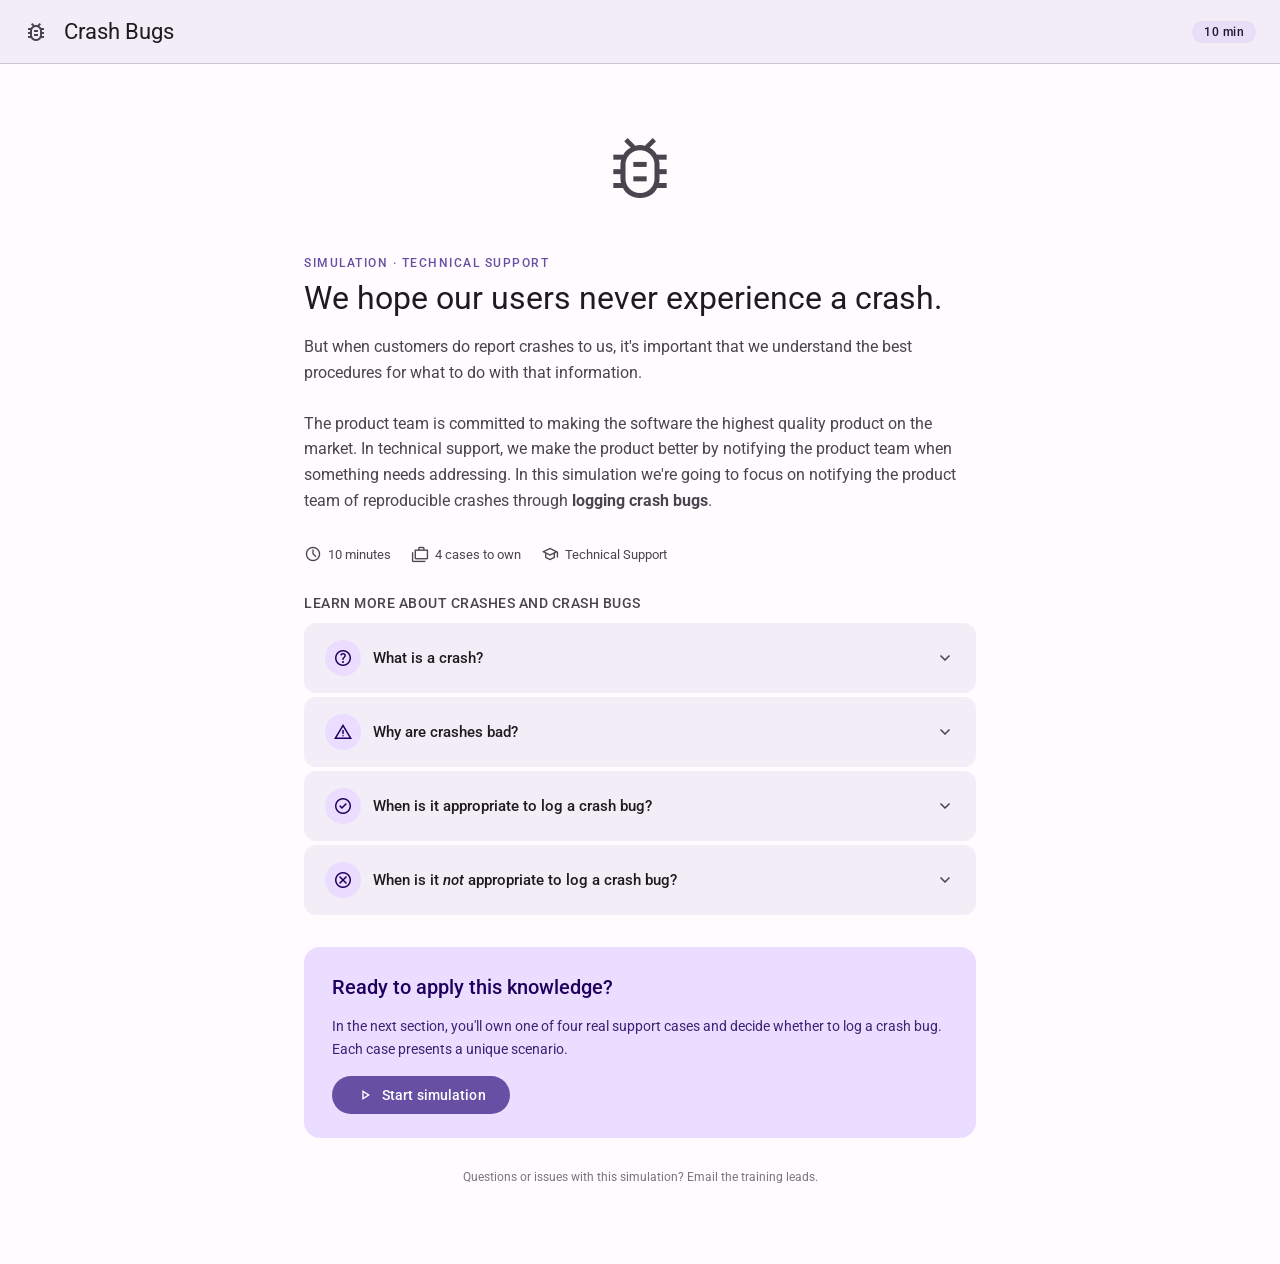
==== index.html @ b47fe047 "file cleanup" ====
<!DOCTYPE html>
<html lang="en">
<head>
<meta charset="utf-8">
<meta name="viewport" content="width=device-width, initial-scale=1">
<title>Crash Bugs – Intro</title>
<link href="https://fonts.googleapis.com/css2?family=Roboto:wght@300;400;500;700&family=Roboto+Mono&display=swap" rel="stylesheet">
<link href="https://fonts.googleapis.com/css2?family=Material+Symbols+Outlined:opsz,wght,FILL,GRAD@24,400,0,0" rel="stylesheet">
<link rel="stylesheet" href="styles.css">
</head>
<body class="m3-page">

<!-- Top App Bar -->
<div class="top-bar">
  <span class="material-symbols-outlined">bug_report</span>
  <span class="top-bar-title">Crash Bugs</span>
  <span class="top-bar-chip">10 min</span>
</div>

<div class="page">

  <!-- Hero icon -->
  <div class="hero-icon">
    <span class="material-symbols-outlined">bug_report</span>
  </div>

  <!-- Intro text -->
  <div>
    <div class="intro-eyebrow">Simulation · Technical Support</div>
    <h1 class="intro-heading">We hope our users never experience a crash.</h1>
    <p class="intro-body">
      But when customers do report crashes to us, it's important that we understand the best procedures for what to do with that information.<br><br>
      The product team is committed to making the software the highest quality product on the market. In technical support, we make the product better by notifying the product team when something needs addressing. In this simulation we're going to focus on notifying the product team of reproducible crashes through <strong>logging crash bugs</strong>.
    </p>
  </div>

  <!-- Meta -->
  <div class="meta-row">
    <div class="meta-item">
      <span class="material-symbols-outlined">schedule</span>
      10 minutes
    </div>
    <div class="meta-item">
      <span class="material-symbols-outlined">cases</span>
      4 cases to own
    </div>
    <div class="meta-item">
      <span class="material-symbols-outlined">school</span>
      Technical Support
    </div>
  </div>

  <!-- Accordions -->
  <div>
    <div class="accordion-heading">Learn more about crashes and crash bugs</div>
    <div class="accordion-stack">

      <div class="accordion" id="acc1">
        <button class="accordion-trigger" onclick="toggle('acc1')" aria-expanded="false">
          <div class="accordion-icon"><span class="material-symbols-outlined">help</span></div>
          <span class="accordion-label">What is a crash?</span>
          <span class="material-symbols-outlined accordion-chevron">expand_more</span>
        </button>
        <div class="accordion-body">
          <div class="accordion-body-inner">
            <div class="accordion-body-content">
              Crashes happen when the software is unable to gracefully catch an error, and it instead stops working and closes unexpectedly.
            </div>
          </div>
        </div>
      </div>

      <div class="accordion" id="acc2">
        <button class="accordion-trigger" onclick="toggle('acc2')" aria-expanded="false">
          <div class="accordion-icon"><span class="material-symbols-outlined">warning</span></div>
          <span class="accordion-label">Why are crashes bad?</span>
          <span class="material-symbols-outlined accordion-chevron">expand_more</span>
        </button>
        <div class="accordion-body">
          <div class="accordion-body-inner">
            <div class="accordion-body-content">
              If you've ever personally experienced a crash in any software, you probably don't need anyone to explain this to you. When software crashes, users risk losing unsaved work, orphaning edits in an enterprise geodatabase, losing their license, and more.<br><br>
              If an error occurs in the software, we expect that the software will catch that error and display a message to the user explaining why something cannot work properly. <strong>Crashing is an unhelpful response to an error.</strong>
            </div>
          </div>
        </div>
      </div>

      <div class="accordion" id="acc3">
        <button class="accordion-trigger" onclick="toggle('acc3')" aria-expanded="false">
          <div class="accordion-icon"><span class="material-symbols-outlined">check_circle</span></div>
          <span class="accordion-label">When is it appropriate to log a crash bug?</span>
          <span class="material-symbols-outlined accordion-chevron">expand_more</span>
        </button>
        <div class="accordion-body">
          <div class="accordion-body-inner">
            <div class="accordion-body-content">
              Any crash that can be reproduced should be logged as a crash bug. Any time you have a workflow where a series of <strong>repeatable steps produces a crash</strong>, log a crash bug.<br><br>
              To obtain repeatable steps, apply the problem-solving framework:<br><strong>Understand → Interrogate → Explain</strong>
            </div>
          </div>
        </div>
      </div>

      <div class="accordion" id="acc4">
        <button class="accordion-trigger" onclick="toggle('acc4')" aria-expanded="false">
          <div class="accordion-icon"><span class="material-symbols-outlined">cancel</span></div>
          <span class="accordion-label">When is it <em>not</em> appropriate to log a crash bug?</span>
          <span class="material-symbols-outlined accordion-chevron">expand_more</span>
        </button>
        <div class="accordion-body">
          <div class="accordion-body-inner">
            <div class="accordion-body-content">
              <strong>Non-reproducible crashes</strong> should not be logged as bugs. You are logging steps that a developer can use to reproduce, examine, and resolve the problem—if they can't reproduce it, they can't resolve it.<br><br>
              <strong>Crashes due to unmet minimum system requirements</strong> should also not be logged as crash bugs.
            </div>
          </div>
        </div>
      </div>

    </div>
  </div>

  <!-- CTA card -->
  <div class="cta-card">
    <div class="cta-card-title">Ready to apply this knowledge?</div>
    <div class="cta-card-body">In the next section, you'll own one of four real support cases and decide whether to log a crash bug. Each case presents a unique scenario.</div>
    <button class="cta-btn" onclick="startSimulation()">
      <span class="material-symbols-outlined">play_arrow</span>
      Start simulation
    </button>
  </div>

  <div class="footer-note">Questions or issues with this simulation? Email the training leads.</div>

</div>

<script src="app.js"></script>
</body>
</html>
---- styles.css ----
/* ═══════════════════════════════════════════════════════════════
   CRASH BUGS — Shared Stylesheet
   ═══════════════════════════════════════════════════════════════ */

/* ── 1. Reset ── */

*, *::before, *::after {
  box-sizing: border-box;
  margin: 0;
  padding: 0;
}

/* ── 2. Design Tokens ── */

:root {
  /* SF/CRM theme */
  --sf-purple: #9b59b6;
  --sf-blue: #0176d3;
  --sf-blue-dark: #014486;
  --sf-green: #2e844a;
  --sf-text: #181818;
  --sf-text-muted: #3e3e3c;
  --sf-text-light: #706e6b;
  --sf-border: #dddbda;
  --sf-bg: #f3f2f2;
  --sf-row-hover: #f3f2f2;
  --sf-white: #ffffff;
  --sf-header-bg: #fafaf9;
  --sf-nav-border: #dddbda;
  --progress-purple: #6750A4;

  /* M3/Material theme */
  --md-sys-color-primary: #6750A4;
  --md-sys-color-on-primary: #FFFFFF;
  --md-sys-color-primary-container: #EADDFF;
  --md-sys-color-on-primary-container: #21005D;
  --md-sys-color-secondary: #625B71;
  --md-sys-color-secondary-container: #E8DEF8;
  --md-sys-color-on-secondary-container: #1D192B;
  --md-sys-color-surface: #FFFBFE;
  --md-sys-color-surface-container: #F3EDF7;
  --md-sys-color-surface-container-high: #ECE6F0;
  --md-sys-color-on-surface: #1C1B1F;
  --md-sys-color-on-surface-variant: #49454F;
  --md-sys-color-outline: #79747E;
  --md-sys-color-outline-variant: #CAC4D0;
  --md-sys-shape-corner-medium: 12px;
  --md-sys-shape-corner-large: 16px;
  --md-sys-shape-corner-extra-large: 28px;
  --md-sys-shape-corner-full: 9999px;
}

/* ── 3. Base body variants ── */

body {
  font-family: 'Roboto', sans-serif;
  min-height: 100vh;
}

body.sf-page {
  font-size: 14px;
  background: var(--sf-bg);
  color: var(--sf-text);
  height: 100vh;
  overflow: hidden;
  display: flex;
  flex-direction: column;
}

body.m3-page {
  font-size: 16px;
  background: var(--md-sys-color-surface);
  color: var(--md-sys-color-on-surface);
  display: flex;
  flex-direction: column;
  align-items: center;
}


/* ════════════════════════════════════════
   SF / CRM COMPONENTS
   ════════════════════════════════════════ */

/* ── Global navigation ── */

.global-nav {
  height: 48px;
  background: var(--sf-purple);
  display: flex;
  align-items: center;
  padding: 0 16px;
  gap: 12px;
  pointer-events: none;
}

.global-nav-logo {
  color: white;
  font-size: 20px;
  font-weight: 700;
  letter-spacing: -0.5px;
  display: flex;
  align-items: center;
  gap: 6px;
}

.global-nav-logo .material-symbols-outlined { font-size: 22px; }

.global-nav-search {
  flex: 1;
  max-width: 320px;
  margin: 0 auto;
  height: 30px;
  background: rgba(255,255,255,0.2);
  border: 1px solid rgba(255,255,255,0.3);
  border-radius: 4px;
  display: flex;
  align-items: center;
  padding: 0 10px;
  gap: 6px;
  color: rgba(255,255,255,0.8);
  font-size: 13px;
}

.global-nav-search .material-symbols-outlined { font-size: 16px; }

.global-nav-icons {
  margin-left: auto;
  display: flex;
  align-items: center;
  gap: 14px;
  color: rgba(255,255,255,0.85);
}

.global-nav-icons .material-symbols-outlined { font-size: 20px; }

.avatar {
  width: 28px;
  height: 28px;
  background: #c9b1e8;
  border-radius: 50%;
  display: flex;
  align-items: center;
  justify-content: center;
  font-size: 12px;
  font-weight: 600;
  color: var(--sf-purple);
}

/* ── App navigation tabs ── */

.app-nav {
  height: 44px;
  background: var(--sf-white);
  border-bottom: 1px solid var(--sf-border);
  display: flex;
  align-items: stretch;
  padding: 0 16px;
  pointer-events: none;
  user-select: none;
}

.app-nav-item {
  display: flex;
  align-items: center;
  padding: 0 16px;
  font-size: 13px;
  font-weight: 500;
  color: var(--sf-text-muted);
  border-bottom: 2px solid transparent;
  white-space: nowrap;
  gap: 6px;
}

.app-nav-item.active {
  color: var(--sf-blue);
  border-bottom-color: var(--sf-blue);
}

/* ── Case header ── */

.case-header {
  background: var(--sf-white);
  border-bottom: 1px solid var(--sf-border);
  padding: 12px 20px 0;
}

.case-breadcrumb {
  font-size: 11px;
  color: var(--sf-text-light);
  margin-bottom: 4px;
}

.case-breadcrumb a {
  color: var(--sf-blue);
  text-decoration: none;
}

.case-breadcrumb a:hover { text-decoration: underline; }

.case-title-row {
  display: flex;
  align-items: center;
  gap: 12px;
  padding-bottom: 12px;
}

.case-icon {
  width: 36px;
  height: 36px;
  background: #f4bc25;
  border-radius: 6px;
  display: flex;
  align-items: center;
  justify-content: center;
  flex-shrink: 0;
}

.case-icon .material-symbols-outlined { font-size: 20px; color: white; }

.case-title {
  font-size: 18px;
  font-weight: 700;
  color: var(--sf-text);
}

.case-subtitle {
  font-size: 12px;
  color: var(--sf-text-light);
  margin-top: 2px;
}

/* ── Case body layout ── */

.case-body {
  display: grid;
  grid-template-columns: 1fr 280px;
  flex: 1;
  min-height: 0;
  overflow: hidden;
}

/* ── Feed pane ── */

.feed-pane {
  border-right: 1px solid var(--sf-border);
  background: var(--sf-white);
  overflow-y: auto;
}

.feed-label {
  padding: 12px 20px;
  font-size: 14px;
  font-weight: 600;
  color: var(--sf-text-muted);
  border-bottom: 1px solid var(--sf-border);
  background: var(--sf-header-bg);
  letter-spacing: 0.3px;
}

.feed-content {
  padding: 20px;
  display: flex;
  flex-direction: column;
  gap: 16px;
}

/* ── Details pane ── */

.details-pane {
  background: var(--sf-white);
  padding: 0;
}

.details-label {
  padding: 12px 16px;
  font-size: 14px;
  font-weight: 600;
  color: var(--sf-text-muted);
  border-bottom: 1px solid var(--sf-border);
  background: var(--sf-header-bg);
  letter-spacing: 0.3px;
}

.details-content {
  padding: 16px;
  display: flex;
  flex-direction: column;
  gap: 16px;
}

.detail-field-label {
  font-size: 11px;
  color: var(--sf-text-light);
  margin-bottom: 3px;
  font-weight: 500;
  letter-spacing: 0.3px;
  text-transform: uppercase;
}

.detail-field-value {
  font-size: 14px;
  color: var(--sf-text);
  font-weight: 500;
}

.detail-field-value.link { color: var(--sf-blue); }

/* ── Email card ── */

.email-card {
  border: 1px solid var(--sf-border);
  border-radius: 6px;
  overflow: hidden;
}

.email-header {
  background: var(--sf-header-bg);
  border-bottom: 1px solid var(--sf-border);
  padding: 10px 16px;
  display: flex;
  align-items: center;
  gap: 10px;
}

.email-avatar {
  width: 32px;
  height: 32px;
  background: #d4e8f7;
  border-radius: 50%;
  display: flex;
  align-items: center;
  justify-content: center;
  font-size: 14px;
  font-weight: 600;
  color: var(--sf-blue);
  flex-shrink: 0;
}

.email-from {
  font-weight: 600;
  font-size: 14px;
  color: var(--sf-text);
}

.email-addr {
  font-size: 11px;
  color: var(--sf-text-light);
  margin-top: 1px;
}

/* .email-meta and .email-date are the same element */
.email-meta,
.email-date {
  margin-left: auto;
  font-size: 11px;
  color: var(--sf-text-light);
  white-space: nowrap;
}

.email-subject-row {
  padding: 8px 16px;
  border-bottom: 1px solid var(--sf-border);
  background: var(--sf-white);
}

.email-subject-label {
  font-size: 11px;
  color: var(--sf-text-light);
}

.email-subject-value {
  font-size: 14px;
  font-weight: 500;
  color: var(--sf-text);
}

.email-body {
  padding: 20px 16px;
  font-size: 14px;
  line-height: 1.65;
  color: var(--sf-text);
  background: var(--sf-white);
}

.email-body p { margin-bottom: 12px; }
.email-body p:last-child { margin-bottom: 0; }
.email-sig { color: var(--sf-text-muted); }

/* ── Chat / call transcript ── */

.chat-log {
  border: 1px solid var(--sf-border);
  border-radius: 6px;
  overflow: hidden;
}

.chat-label {
  display: flex;
  align-items: center;
  gap: 8px;
  padding: 10px 16px;
  background: var(--sf-header-bg);
  border-bottom: 1px solid var(--sf-border);
  font-size: 14px;
  font-weight: 600;
  color: var(--sf-text-muted);
}

.chat-label .material-symbols-outlined { font-size: 16px; color: var(--sf-blue); }

.chat-bubble {
  padding: 12px 16px;
  border-bottom: 1px solid var(--sf-border);
  display: flex;
  gap: 10px;
}

.chat-bubble:last-of-type { border-bottom: none; }

.bubble-name {
  font-size: 14px;
  font-weight: 700;
  min-width: 80px;
  padding-top: 2px;
  flex-shrink: 0;
}

.chat-bubble.you .bubble-name { color: var(--sf-blue); }

/* Customer bubble name — use class="chat-bubble customer" */
.chat-bubble.customer .bubble-name { color: #7b5ea7; }

.bubble-text {
  font-size: inherit;
  line-height: 1.6;
  color: var(--sf-text);
}

.chat-end-note {
  padding: 10px 16px;
  font-size: 11px;
  color: var(--sf-text-light);
  background: var(--sf-header-bg);
  border-top: 1px solid var(--sf-border);
  font-style: italic;
}

/* ── Notes card ── */

.notes-card {
  border: 1px solid var(--sf-border);
  border-radius: 6px;
  overflow: hidden;
  background: white;
}

.notes-label {
  padding: 8px 14px;
  font-size: 14px;
  font-weight: 600;
  text-transform: uppercase;
  letter-spacing: 0.5px;
  color: var(--sf-text-light);
  background: var(--sf-header-bg);
  border-bottom: 1px solid var(--sf-border);
}

.notes-body {
  padding: 14px;
  font-size: 14px;
  line-height: 1.65;
  color: var(--sf-text);
}

.notes-body ul {
  padding-left: 18px;
}

/* ── Decision card ── */

.decision-card {
  background: var(--sf-white);
  border: 1px solid var(--sf-border);
  border-radius: 6px;
  padding: 16px;
  display: flex;
  align-items: center;
  gap: 16px;
}

.decision-prompt {
  font-size: 14px;
  font-weight: 600;
  color: var(--sf-text);
  flex: 1;
}

.decision-btns { display: flex; gap: 8px; }

/* ── Feedback card ── */

.feedback-card {
  border-radius: 6px;
  padding: 14px 16px;
  font-size: 14px;
  line-height: 1.65;
}

.feedback-card.yellow {
  background: #fef9ec;
  border: 1px solid #f5dfa0;
  color: #5a3800;
}

.feedback-card.green {
  background: #ebf7ee;
  border: 1px solid #c2e0c8;
  color: #1a4731;
}

/* ── Narrative card ── */
/* Replaces both .step-narrative (Case 1) and .narrative-card (Case 2) */

.narrative-card {
  background: var(--sf-white);
  border: 1px solid var(--sf-border);
  border-radius: 6px;
  padding: 14px 16px;
  font-size: 14px;
  line-height: 1.65;
  color: var(--sf-text-muted);
}

.narrative-card strong { color: var(--sf-text); }

/* ── Action buttons ── */

.call-btn {
  display: inline-flex;
  align-items: center;
  gap: 8px;
  align-self: flex-start;
  background: var(--sf-blue);
  color: white;
  border: none;
  border-radius: 4px;
  padding: 8px 18px;
  font-family: inherit;
  font-size: 14px;
  font-weight: 500;
  cursor: pointer;
  white-space: nowrap;
  text-decoration: none;
}

.call-btn .material-symbols-outlined { font-size: 18px; }

.call-btn.secondary {
  background: white;
  color: var(--sf-blue);
  border: 1px solid var(--sf-blue);
}

/* ── Case closed banner ── */

.case-closed-banner {
  background: var(--sf-bg);
  border: 1px solid var(--sf-border);
  border-radius: 6px;
  padding: 10px 16px;
  font-size: 14px;
  font-weight: 600;
  color: var(--sf-text-light);
  text-align: center;
  letter-spacing: 0.3px;
}

/* ── Completion card ── */

.completion-card {
  background: #ebf7ee;
  border: 1px solid #c2e0c8;
  border-radius: 6px;
  padding: 20px;
  display: flex;
  flex-direction: column;
}

.completion-title {
  font-size: 16px;
  font-weight: 700;
  color: #1a4731;
  margin-bottom: 6px;
}

.completion-body {
  font-size: 14px;
  line-height: 1.6;
  color: #2e6b45;
}

/* ── Cases list: progress banner ── */

.progress-banner {
  background: white;
  border-bottom: 1px solid var(--sf-border);
  padding: 10px 20px;
  display: flex;
  align-items: center;
  gap: 16px;
}

.progress-label {
  font-size: 12px;
  font-weight: 500;
  color: var(--sf-text-muted);
  white-space: nowrap;
}

.progress-track {
  flex: 1;
  height: 8px;
  background: #e4e4e4;
  border-radius: 9999px;
  overflow: hidden;
}

.progress-fill {
  height: 100%;
  width: 0%;
  background: var(--progress-purple);
  border-radius: 9999px;
  transition: width 500ms cubic-bezier(0.2,0,0,1);
}

.progress-count {
  font-size: 12px;
  font-weight: 600;
  color: var(--progress-purple);
  white-space: nowrap;
}

/* ── Cases list: list header ── */

.list-header {
  background: var(--sf-white);
  border-bottom: 1px solid var(--sf-border);
  padding: 10px 20px 0;
}

.list-header-top {
  display: flex;
  align-items: center;
  gap: 10px;
  padding-bottom: 8px;
}

.list-icon {
  width: 32px;
  height: 32px;
  background: #f4bc25;
  border-radius: 6px;
  display: flex;
  align-items: center;
  justify-content: center;
}

.list-icon .material-symbols-outlined { font-size: 18px; color: white; }

.list-breadcrumb {
  font-size: 11px;
  color: var(--sf-text-light);
}

.list-title {
  font-size: 20px;
  font-weight: 700;
  color: var(--sf-text);
  display: flex;
  align-items: center;
  gap: 6px;
}

.list-title .material-symbols-outlined { font-size: 16px; color: var(--sf-text-light); }

.list-actions {
  margin-left: auto;
  display: flex;
  gap: 6px;
}

.list-meta {
  font-size: 11px;
  color: var(--sf-text-light);
  padding-bottom: 10px;
}

/* ── Cases list: toolbar ── */

.list-toolbar {
  background: var(--sf-white);
  border-bottom: 1px solid var(--sf-border);
  padding: 6px 20px;
  display: flex;
  align-items: center;
  gap: 8px;
}

.search-input {
  height: 28px;
  border: 1px solid var(--sf-border);
  border-radius: 4px;
  padding: 0 10px 0 30px;
  font-family: inherit;
  font-size: 13px;
  color: var(--sf-text);
  background: white url("data:image/svg+xml,%3Csvg xmlns='http://www.w3.org/2000/svg' width='14' height='14' viewBox='0 0 24 24' fill='none' stroke='%23706e6b' stroke-width='2'%3E%3Ccircle cx='11' cy='11' r='8'/%3E%3Cpath d='m21 21-4.35-4.35'/%3E%3C/svg%3E") no-repeat 8px center;
  width: 220px;
}

.search-input:focus { outline: none; border-color: var(--sf-blue); }

.toolbar-spacer { flex: 1; }

.toolbar-icon-btn {
  width: 28px;
  height: 28px;
  display: flex;
  align-items: center;
  justify-content: center;
  border: 1px solid var(--sf-border);
  border-radius: 4px;
  background: white;
  cursor: pointer;
  color: var(--sf-text-muted);
}

.toolbar-icon-btn .material-symbols-outlined { font-size: 16px; }
.toolbar-icon-btn:hover { background: var(--sf-row-hover); }

/* ── Cases list: table ── */

.sf-btn {
  height: 30px;
  padding: 0 14px;
  border-radius: 4px;
  font-family: inherit;
  font-size: 13px;
  font-weight: 500;
  cursor: pointer;
  border: 1px solid var(--sf-border);
  background: white;
  color: var(--sf-text-muted);
  transition: background 120ms;
}

.sf-btn:hover { background: var(--sf-row-hover); }

.sf-btn.primary {
  background: var(--sf-blue);
  color: white;
  border-color: var(--sf-blue-dark);
}

.sf-btn.primary:hover { background: var(--sf-blue-dark); }

.case-table {
  width: 100%;
  background: white;
  border-collapse: collapse;
}

.case-table thead tr {
  background: var(--sf-header-bg);
  border-bottom: 1px solid var(--sf-border);
}

.case-table th {
  text-align: left;
  padding: 8px 12px;
  font-size: 12px;
  font-weight: 600;
  color: var(--sf-text-muted);
  white-space: nowrap;
  border-right: 1px solid var(--sf-border);
  user-select: none;
}

.case-table th:last-child { border-right: none; }

.case-table th .col-header {
  display: flex;
  align-items: center;
  gap: 4px;
  cursor: pointer;
}

.case-table th .col-header .material-symbols-outlined { font-size: 14px; opacity: 0.5; }

.case-table tbody tr {
  border-bottom: 1px solid var(--sf-border);
  cursor: pointer;
  transition: background 100ms;
}

.case-table tbody tr:hover { background: var(--sf-row-hover); }
.case-table tbody tr.owned { background: #f0faf4; }
.case-table tbody tr.owned:hover { background: #e3f5ea; }

.case-table td {
  padding: 9px 12px;
  font-size: 13px;
  color: var(--sf-text);
  border-right: 1px solid var(--sf-border);
  vertical-align: middle;
}

.case-table td:last-child { border-right: none; }

.row-num { color: var(--sf-text-light); font-size: 12px; width: 32px; }

.case-number-link {
  color: var(--sf-blue);
  font-weight: 500;
  text-decoration: none;
}

.case-number-link:hover { text-decoration: underline; }

.status-badge {
  display: inline-flex;
  align-items: center;
  gap: 4px;
  padding: 2px 8px;
  border-radius: 9999px;
  font-size: 11px;
  font-weight: 600;
}

.status-new { background: #e8f4fd; color: var(--sf-blue); }
.status-closed { background: var(--sf-bg); color: var(--sf-text-muted); }

.own-btn {
  height: 24px;
  padding: 0 12px;
  border-radius: 4px;
  font-family: inherit;
  font-size: 12px;
  font-weight: 500;
  cursor: pointer;
  border: 1px solid var(--sf-blue);
  background: white;
  color: var(--sf-blue);
  white-space: nowrap;
  transition: all 120ms;
}

.own-btn.done {
  border-color: var(--sf-green);
  color: var(--sf-green);
  cursor: default;
}

/* ── Feed group — reveals multiple siblings as one unit ── */

.feed-group {
  display: flex;
  flex-direction: column;
  gap: 16px;
}

/* ── Cases list: all-done banner ── */

.all-done-banner {
  display: none;
  background: #ebf7ee;
  border: 1px solid #c2e0c8;
  border-radius: 6px;
  padding: 20px 24px;
  margin: 24px 20px;
  align-items: center;
  gap: 14px;
}

.all-done-banner.visible { display: flex; }
.all-done-banner .material-symbols-outlined { font-size: 32px; color: var(--sf-green); }
.all-done-text { font-size: 15px; font-weight: 500; color: #1a4731; }
.all-done-sub { font-size: 13px; color: var(--sf-green); margin-top: 2px; }


/* ════════════════════════════════════════
   M3 / MATERIAL COMPONENTS
   ════════════════════════════════════════ */

/* ── Top app bar ── */

.top-bar {
  width: 100%;
  height: 64px;
  background: var(--md-sys-color-surface-container);
  display: flex;
  align-items: center;
  gap: 16px;
  padding: 0 24px;
  border-bottom: 1px solid var(--md-sys-color-outline-variant);
  position: sticky;
  top: 0;
  z-index: 10;
}

.top-bar .material-symbols-outlined { color: var(--md-sys-color-on-surface-variant); font-size: 24px; }

.top-bar-title {
  font-size: 22px;
  font-weight: 400;
  color: var(--md-sys-color-on-surface);
  letter-spacing: 0;
}

.top-bar-chip {
  margin-left: auto;
  background: var(--md-sys-color-secondary-container);
  color: var(--md-sys-color-on-secondary-container);
  font-size: 12px;
  font-weight: 500;
  padding: 4px 12px;
  border-radius: var(--md-sys-shape-corner-full);
  letter-spacing: 0.5px;
}

/* ── Page shell ── */

.page {
  width: 100%;
  max-width: 720px;
  padding: 48px 24px 80px;
  display: flex;
  flex-direction: column;
  gap: 32px;
}

/* ── Hero icon ── */

.hero-icon {
  display: flex;
  justify-content: center;
  padding: 16px 0;
}

.hero-icon .material-symbols-outlined {
  font-size: 80px;
  color: var(--md-sys-color-on-surface-variant);
}

/* ── Intro text ── */

.intro-eyebrow {
  font-size: 12px;
  font-weight: 500;
  letter-spacing: 1.5px;
  text-transform: uppercase;
  color: var(--md-sys-color-primary);
  margin-bottom: 8px;
}

.intro-heading {
  font-size: 32px;
  font-weight: 400;
  line-height: 1.25;
  color: var(--md-sys-color-on-surface);
  margin-bottom: 16px;
}

.intro-body {
  font-size: 16px;
  line-height: 1.6;
  color: var(--md-sys-color-on-surface-variant);
  text-wrap: pretty;
}

/* ── Meta row ── */

.meta-row {
  display: flex;
  align-items: center;
  gap: 20px;
  flex-wrap: wrap;
}

.meta-item {
  display: flex;
  align-items: center;
  gap: 6px;
  font-size: 13px;
  color: var(--md-sys-color-on-surface-variant);
}

.meta-item .material-symbols-outlined { font-size: 18px; }

/* ── Accordion ── */

.accordion-heading {
  font-size: 14px;
  font-weight: 500;
  letter-spacing: 0.5px;
  color: var(--md-sys-color-on-surface-variant);
  text-transform: uppercase;
  margin-bottom: 12px;
}

.accordion-stack { display: flex; flex-direction: column; gap: 4px; }

.accordion {
  background: var(--md-sys-color-surface-container);
  border-radius: var(--md-sys-shape-corner-medium);
  overflow: hidden;
  border: 1px solid transparent;
  transition: border-color 200ms;
}

.accordion.open { border-color: var(--md-sys-color-outline-variant); }

.accordion-trigger {
  width: 100%;
  display: flex;
  align-items: center;
  gap: 12px;
  padding: 16px 20px;
  background: none;
  border: none;
  cursor: pointer;
  text-align: left;
  font-family: inherit;
  position: relative;
}

.accordion-trigger::after {
  content: '';
  position: absolute;
  inset: 0;
  background: var(--md-sys-color-on-surface);
  opacity: 0;
  border-radius: inherit;
  transition: opacity 150ms;
  pointer-events: none;
}

.accordion-trigger:hover::after { opacity: 0.08; }
.accordion-trigger:active::after { opacity: 0.12; }

.accordion-icon {
  width: 36px;
  height: 36px;
  border-radius: var(--md-sys-shape-corner-full);
  background: var(--md-sys-color-primary-container);
  display: flex;
  align-items: center;
  justify-content: center;
  flex-shrink: 0;
}

.accordion-icon .material-symbols-outlined {
  font-size: 20px;
  color: var(--md-sys-color-on-primary-container);
}

.accordion-label {
  flex: 1;
  font-size: 15px;
  font-weight: 500;
  color: var(--md-sys-color-on-surface);
}

.accordion-chevron {
  font-size: 20px;
  color: var(--md-sys-color-on-surface-variant);
  transition: transform 250ms cubic-bezier(0.2, 0, 0, 1);
  flex-shrink: 0;
}

.accordion.open .accordion-chevron { transform: rotate(180deg); }

.accordion-body {
  display: grid;
  grid-template-rows: 0fr;
  transition: grid-template-rows 250ms cubic-bezier(0.2, 0, 0, 1);
}

.accordion.open .accordion-body { grid-template-rows: 1fr; }
.accordion-body-inner { overflow: hidden; }

.accordion-body-content {
  padding: 0 20px 20px 68px;
  font-size: 14px;
  line-height: 1.65;
  color: var(--md-sys-color-on-surface-variant);
  text-wrap: pretty;
}

.accordion-image {
  width: 100%;
  height: 110px;
  background: var(--md-sys-color-surface-container-high);
  border-radius: 8px;
  display: flex;
  align-items: center;
  justify-content: center;
  gap: 8px;
  margin-top: 14px;
  color: var(--md-sys-color-on-surface-variant);
  font-size: 12px;
  opacity: 0.7;
}

.accordion-image .material-symbols-outlined { font-size: 20px; }

/* ── CTA card ── */

.cta-card {
  background: var(--md-sys-color-primary-container);
  border-radius: var(--md-sys-shape-corner-large);
  padding: 28px 28px 24px;
  display: flex;
  flex-direction: column;
  gap: 16px;
}

.cta-card-title {
  font-size: 20px;
  font-weight: 500;
  color: var(--md-sys-color-on-primary-container);
}

.cta-card-body {
  font-size: 14px;
  line-height: 1.6;
  color: var(--md-sys-color-on-primary-container);
  opacity: 0.85;
}

.cta-btn {
  align-self: flex-start;
  display: flex;
  align-items: center;
  gap: 8px;
  background: var(--md-sys-color-primary);
  color: var(--md-sys-color-on-primary);
  border: none;
  border-radius: var(--md-sys-shape-corner-full);
  padding: 10px 24px;
  font-family: inherit;
  font-size: 14px;
  font-weight: 500;
  letter-spacing: 0.1px;
  cursor: pointer;
  position: relative;
  overflow: hidden;
  transition: box-shadow 200ms;
}

.cta-btn::after {
  content: '';
  position: absolute;
  inset: 0;
  background: white;
  opacity: 0;
  transition: opacity 150ms;
}

.cta-btn:hover { box-shadow: 0 1px 3px rgba(0,0,0,.2); }
.cta-btn:hover::after { opacity: 0.08; }
.cta-btn:active::after { opacity: 0.12; }
.cta-btn .material-symbols-outlined { font-size: 18px; }

/* ── Footer note ── */

.footer-note {
  text-align: center;
  font-size: 12px;
  color: var(--md-sys-color-outline);
}
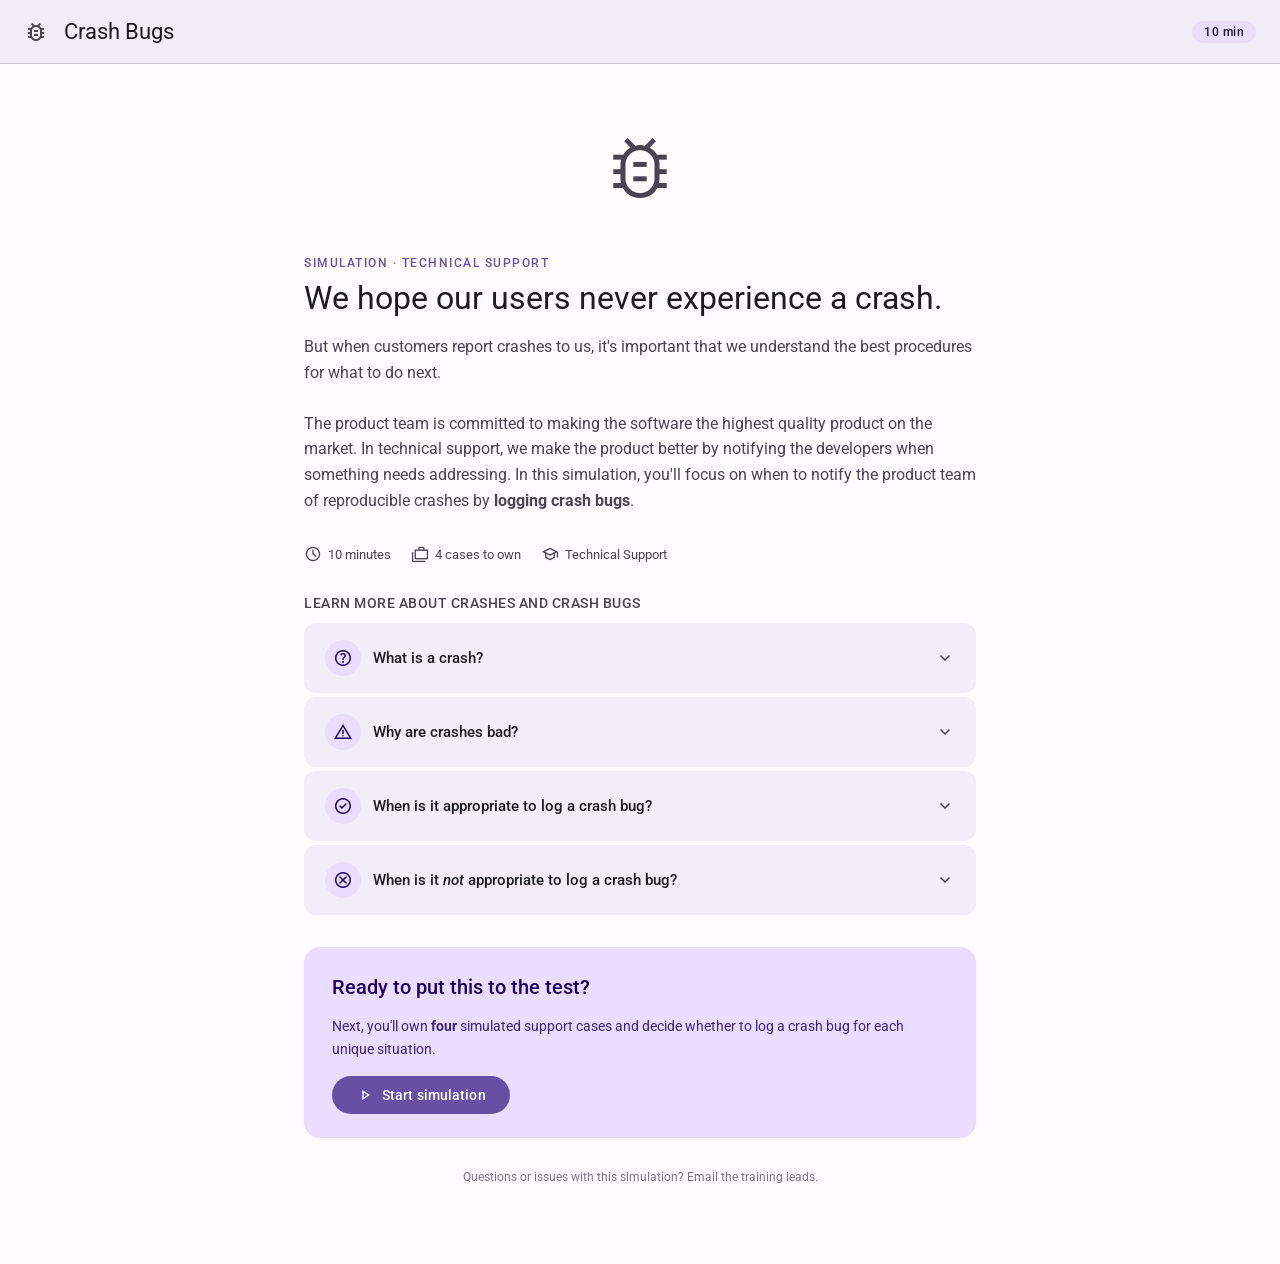
==== commit a4cdf937: "allow for partially completed states" ====
--- a/index.html
+++ b/index.html
@@ -29,8 +29,8 @@
     <div class="intro-eyebrow">Simulation · Technical Support</div>
     <h1 class="intro-heading">We hope our users never experience a crash.</h1>
     <p class="intro-body">
-      But when customers do report crashes to us, it's important that we understand the best procedures for what to do with that information.<br><br>
-      The product team is committed to making the software the highest quality product on the market. In technical support, we make the product better by notifying the product team when something needs addressing. In this simulation we're going to focus on notifying the product team of reproducible crashes through <strong>logging crash bugs</strong>.
+      But when customers report crashes to us, it's important that we understand the best procedures for what to do next.<br><br>
+      The product team is committed to making the software the highest quality product on the market. In technical support, we make the product better by notifying the developers when something needs addressing. In this simulation, you'll focus on when to notify the product team of reproducible crashes by <strong>logging crash bugs</strong>.
     </p>
   </div>
 
@@ -64,7 +64,7 @@
         <div class="accordion-body">
           <div class="accordion-body-inner">
             <div class="accordion-body-content">
-              Crashes happen when the software is unable to gracefully catch an error, and it instead stops working and closes unexpectedly.
+              Crashes happen when the software is unable to gracefully catch an error, and instead stops working and closes unexpectedly.
             </div>
           </div>
         </div>
@@ -96,7 +96,7 @@
           <div class="accordion-body-inner">
             <div class="accordion-body-content">
               Any crash that can be reproduced should be logged as a crash bug. Any time you have a workflow where a series of <strong>repeatable steps produces a crash</strong>, log a crash bug.<br><br>
-              To obtain repeatable steps, apply the problem-solving framework:<br><strong>Understand → Interrogate → Explain</strong>
+              To make sure the steps are repeatable, apply the problem-solving framework:<br><strong>Understand → Interrogate → Explain</strong>
             </div>
           </div>
         </div>
@@ -111,8 +111,8 @@
         <div class="accordion-body">
           <div class="accordion-body-inner">
             <div class="accordion-body-content">
-              <strong>Non-reproducible crashes</strong> should not be logged as bugs. You are logging steps that a developer can use to reproduce, examine, and resolve the problem—if they can't reproduce it, they can't resolve it.<br><br>
-              <strong>Crashes due to unmet minimum system requirements</strong> should also not be logged as crash bugs.
+              <strong>Non-reproducible crashes</strong> should not be logged as bugs. When you log a bug, you are logging steps that a developer can use to reproduce, examine, and resolve the problem. If they can't reproduce it, they can't resolve it.<br><br>
+              <strong>Crashes due to unmet minimum system requirements</strong> should also not be logged as crash bugs. 
             </div>
           </div>
         </div>
@@ -123,8 +123,8 @@
 
   <!-- CTA card -->
   <div class="cta-card">
-    <div class="cta-card-title">Ready to apply this knowledge?</div>
-    <div class="cta-card-body">In the next section, you'll own one of four real support cases and decide whether to log a crash bug. Each case presents a unique scenario.</div>
+    <div class="cta-card-title">Ready to put this to the test?</div>
+    <div class="cta-card-body">Next, you'll own <strong>four</strong> simulated support cases and decide whether to log a crash bug for each unique situation.</div>
     <button class="cta-btn" onclick="startSimulation()">
       <span class="material-symbols-outlined">play_arrow</span>
       Start simulation
--- a/styles.css
+++ b/styles.css
@@ -176,6 +176,20 @@
   border-bottom-color: var(--sf-blue);
 }
 
+a.app-nav-item {
+  text-decoration: none;
+  color: inherit;
+}
+
+.app-nav-item.clickable {
+  pointer-events: auto;
+  cursor: pointer;
+}
+
+.app-nav-item.clickable:hover {
+  background: var(--sf-row-hover);
+}
+
 /* ── Case header ── */
 
 .case-header {
@@ -838,6 +852,7 @@
 }
 
 .status-new { background: #e8f4fd; color: var(--sf-blue); }
+.status-owned { background: #f3eeff; color: var(--sf-purple); }
 .status-closed { background: var(--sf-bg); color: var(--sf-text-muted); }
 
 .own-btn {
@@ -1179,3 +1194,64 @@
   font-size: 12px;
   color: var(--md-sys-color-outline);
 }
+
+
+/* ════════════════════════════════════════
+   MOBILE (≤ 640px)
+   ════════════════════════════════════════ */
+
+@media (max-width: 640px) {
+
+  /* ── SF pages: let the document scroll ── */
+  body.sf-page {
+    height: auto;
+    min-height: 100dvh;
+    overflow-x: hidden;
+    overflow-y: auto;
+  }
+
+  /* ── Global nav: hide search bar, tighten icons ── */
+  .global-nav-search { display: none; }
+  .global-nav-icons { gap: 10px; }
+
+  /* ── App nav: scroll horizontally without a visible scrollbar ── */
+  .app-nav {
+    overflow-x: auto;
+    -webkit-overflow-scrolling: touch;
+    scrollbar-width: none;
+  }
+  .app-nav::-webkit-scrollbar { display: none; }
+
+  /* ── Case body: drop side-by-side grid ── */
+  .case-body {
+    display: block;
+    overflow: visible;
+  }
+
+  /* ── Feed pane: full width, no clipping ── */
+  .feed-pane {
+    overflow: visible;
+    border-right: none;
+  }
+
+  /* ── Details pane: hide — same info is in the case header subtitle ── */
+  .details-pane { display: none; }
+
+  /* ── Decision card: stack prompt above buttons ── */
+  .decision-card {
+    flex-direction: column;
+    align-items: flex-start;
+    gap: 12px;
+  }
+
+  /* ── Queue table: enable horizontal scroll inside its container ── */
+  .table-scroll-wrapper {
+    overflow-x: auto;
+    -webkit-overflow-scrolling: touch;
+  }
+
+  /* ── M3 pages: reduce top padding and heading size ── */
+  .page { padding-top: 24px; }
+  .intro-heading { font-size: 26px; }
+
+}
